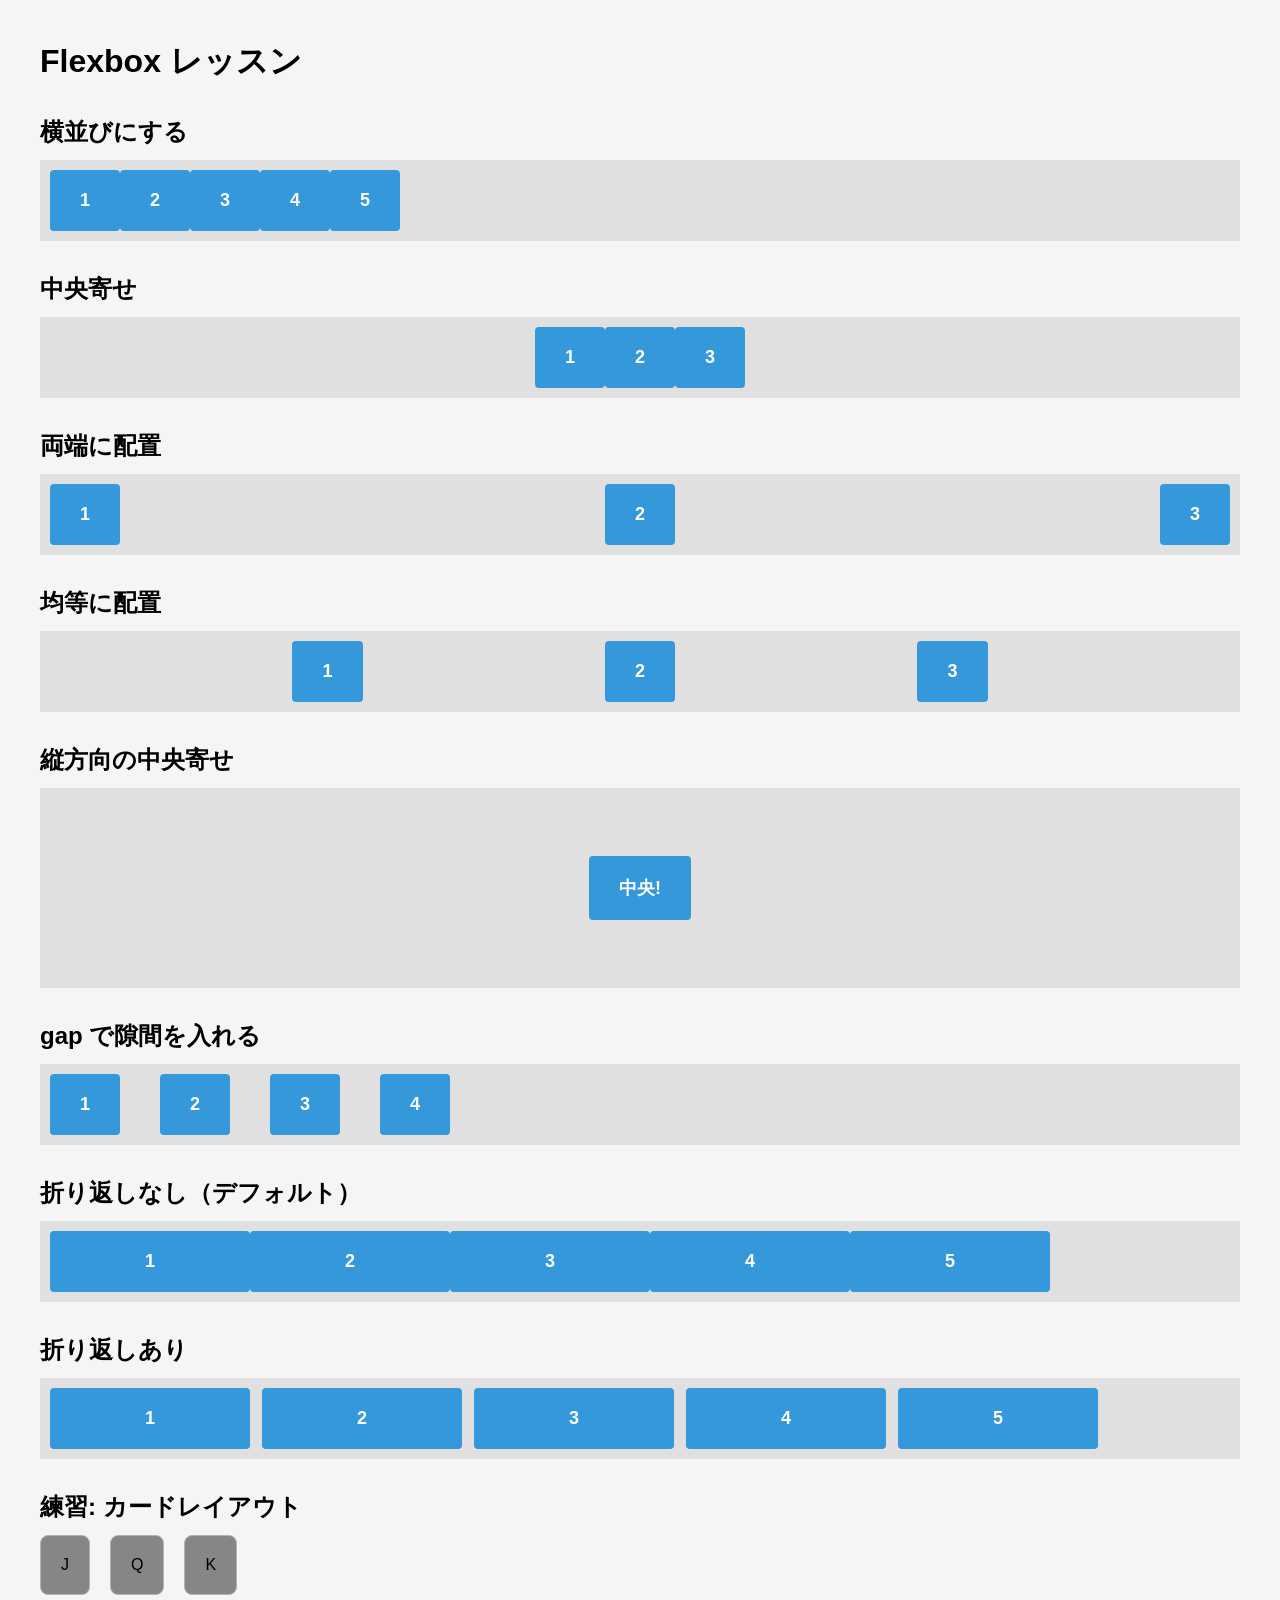
==== exercises/lesson03/index.html @ 735a2e64 "Lesson3課題" ====
<!doctype html>
<html lang="ja">
  <head>
    <meta charset="UTF-8" />
    <meta name="viewport" content="width=device-width, initial-scale=1.0" />
    <title>Flexboxレッスン</title>
    <link rel="stylesheet" href="style.css" />
  </head>
  <body>
    <h1>Flexbox レッスン</h1>

    <!-- Step 1: display: flex で横並び -->
    <h2>横並びにする</h2>
    <div class="container">
      <div class="item">1</div>
      <div class="item">2</div>
      <div class="item">3</div>
      <div class="item">4</div>
      <div class="item">5</div>
    </div>

    <!-- Step 2: justify-content -->
    <h2>中央寄せ</h2>
    <div class="container jc-center">
      <div class="item">1</div>
      <div class="item">2</div>
      <div class="item">3</div>
    </div>

    <h2>両端に配置</h2>
    <div class="container jc-between">
      <div class="item">1</div>
      <div class="item">2</div>
      <div class="item">3</div>
    </div>

    <h2>均等に配置</h2>
    <div class="container jc-evenly">
      <div class="item">1</div>
      <div class="item">2</div>
      <div class="item">3</div>
    </div>

    <!-- Step 3: align-items: center -->
    <h2>縦方向の中央寄せ</h2>
    <div class="container center-both">
      <div class="item">中央!</div>
    </div>

    <!-- Step 4: gap -->
    <h2>gap で隙間を入れる</h2>
    <div class="container gap-demo">
      <div class="item">1</div>
      <div class="item">2</div>
      <div class="item">3</div>
      <div class="item">4</div>
    </div>

    <!-- Step 5: flex-wrap -->
    <h2>折り返しなし（デフォルト）</h2>
    <div class="container nowrap-demo">
      <div class="item wide">1</div>
      <div class="item wide">2</div>
      <div class="item wide">3</div>
      <div class="item wide">4</div>
      <div class="item wide">5</div>
    </div>

    <h2>折り返しあり</h2>
    <div class="container wrap-demo">
      <div class="item wide">1</div>
      <div class="item wide">2</div>
      <div class="item wide">3</div>
      <div class="item wide">4</div>
      <div class="item wide">5</div>
    </div>

    <!-- 練習問題: カードを3つ横並びにしよう -->
    <h2>練習: カードレイアウト</h2>
    <div class="card-container">
      <div class="card">J</div>
      <div class="card">Q</div>
      <div class="card">K</div>
    </div>
  </body>
</html>
---- exercises/lesson03/style.css ----
/* ===== リセット・基本設定 ===== */
* {
  margin: 0;
  padding: 0;
  box-sizing: border-box;
}

body {
  padding: 40px;
  font-family: sans-serif;
  background-color: #f5f5f5;
}

h1 {
  margin-bottom: 24px;
}

h2 {
  margin-top: 32px;
  margin-bottom: 12px;
}

/* コンテナ（親要素）の見た目 */
.container {
  background-color: #e0e0e0;
  padding: 10px;
  margin-bottom: 16px;
  display: flex;
}

/* アイテム（子要素）の見た目 */
.item {
  background-color: #3498db;
  color: white;
  padding: 20px 30px;
  text-align: center;
  font-weight: bold;
  font-size: 18px;
  border-radius: 4px;
}

/* ===== Step 2: justify-content ===== */
/* ガイドに沿って .jc-center, .jc-between, .jc-evenly を書こう */
.jc-center {
  justify-content: center;
}
.jc-between {
  justify-content: space-between;
}
.jc-evenly {
  justify-content: space-evenly;
}

/* ===== Step 3: align-items: center ===== */
/* .center-both に justify-content, align-items, height を書こう */
.center-both {
  justify-content: center;
  align-items: center;
  height: 200px;
}

/* ===== Step 4: gap ===== */
/* .gap-demo に gap を追加しよう */
.gap-demo {
  gap: 40px;
}
/* ===== Step 5: flex-wrap ===== */
.item.wide {
  min-width: 200px;
}
.nowrap-demo {
  flex-wrap: nowrap;
}

/* .wrap-demo に flex-wrap と gap を書こう */
.wrap-demo {
  flex-wrap: wrap;
  gap: 12px;
}

/* ===== 練習問題: カードレイアウト ===== */
/* .card-container と .card のスタイルを自分で書いてみよう */
.card-container {
  display: flex;
  gap: 20px;
}
.card {
  background-color: rgba(43, 41, 41, 0.541);
  padding: 20px;
  border: 1px solid #afb5b2;
  border-radius: 8px;
}
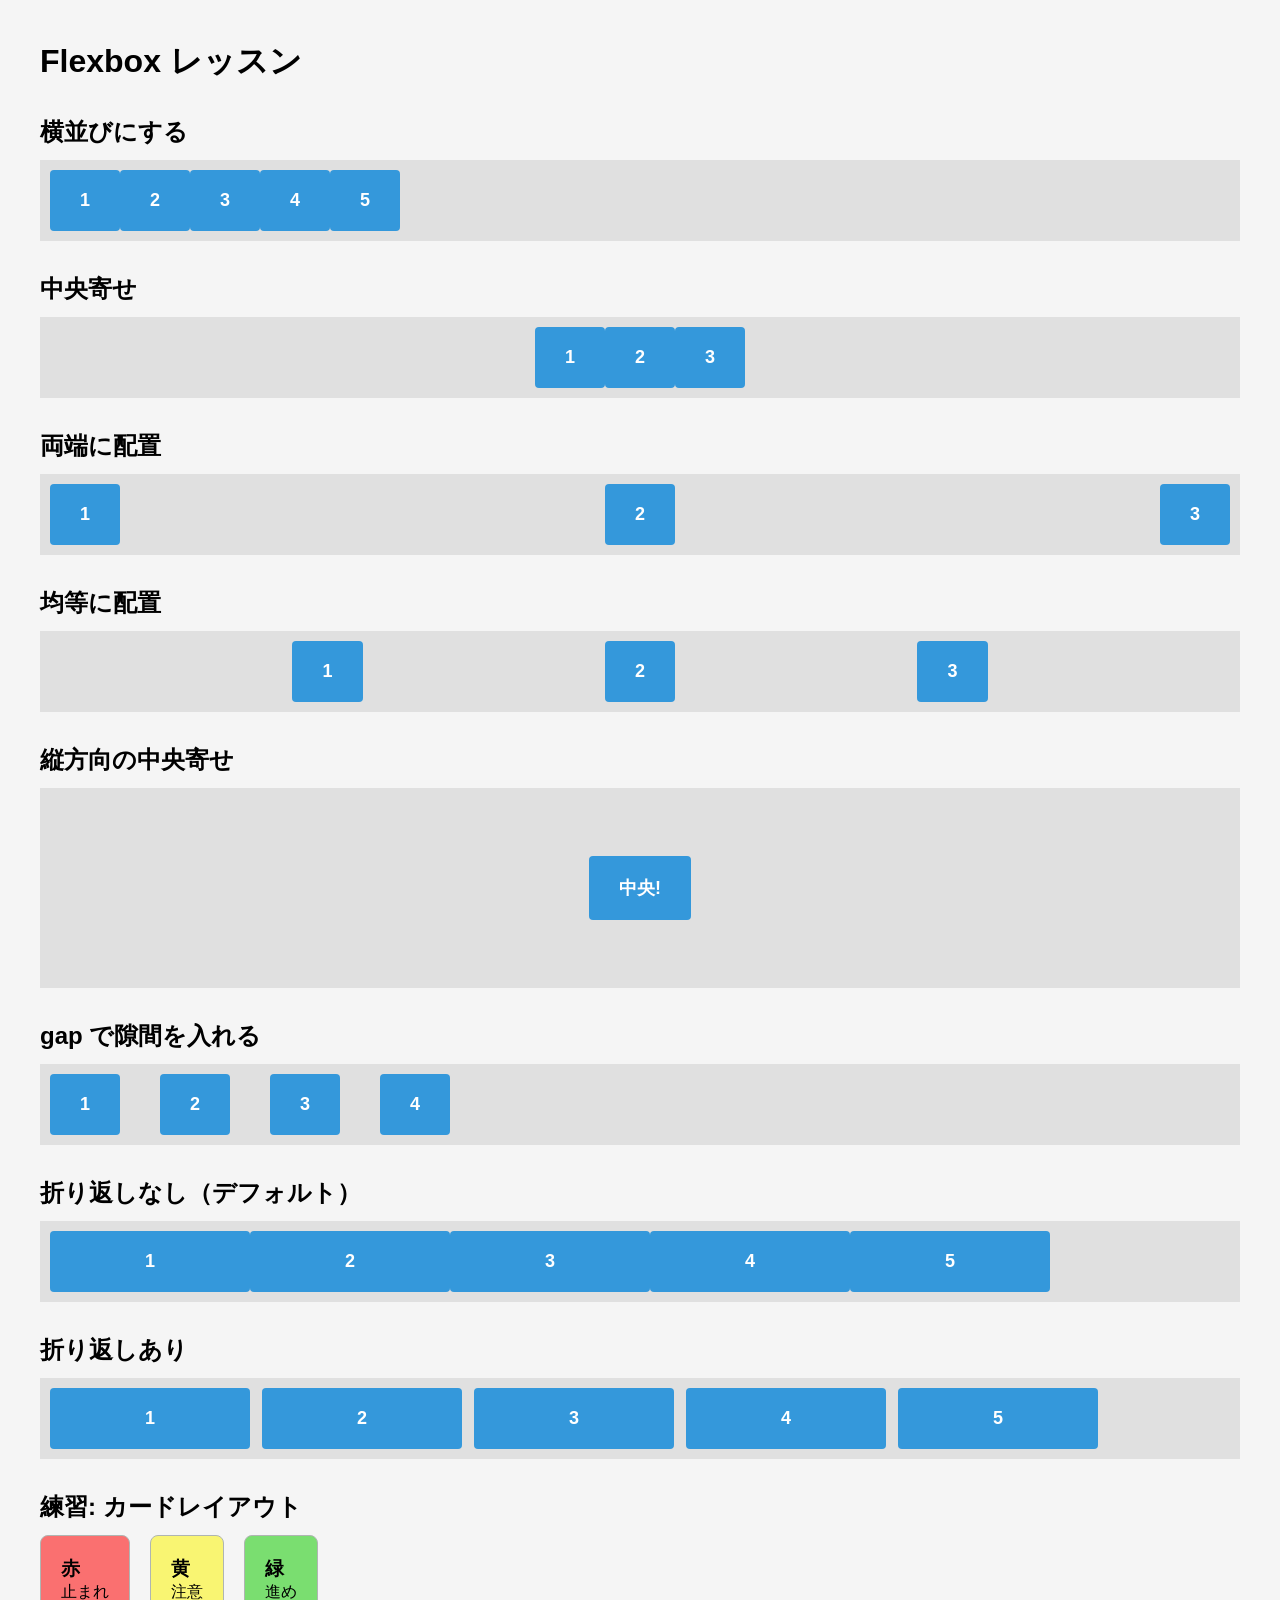
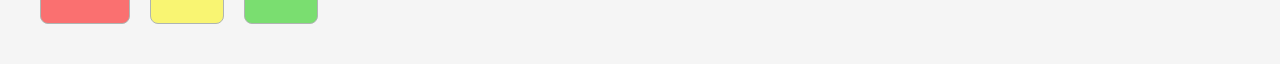
==== commit 51a0d7a5: "Lesson3課題　手直し" ====
--- a/exercises/lesson03/index.html
+++ b/exercises/lesson03/index.html
@@ -78,9 +78,18 @@
     <!-- 練習問題: カードを3つ横並びにしよう -->
     <h2>練習: カードレイアウト</h2>
     <div class="card-container">
-      <div class="card">J</div>
-      <div class="card">Q</div>
-      <div class="card">K</div>
+      <div class="card1">
+        <h3>赤</h3>
+        <p>止まれ</p>
+      </div>
+      <div class="card2">
+        <h3>黄</h3>
+        <p>注意</p>
+      </div>
+      <div class="card3">
+        <h3>緑</h3>
+        <p>進め</p>
+      </div>
     </div>
   </body>
 </html>
--- a/exercises/lesson03/style.css
+++ b/exercises/lesson03/style.css
@@ -84,9 +84,21 @@
   display: flex;
   gap: 20px;
 }
-.card {
-  background-color: rgba(43, 41, 41, 0.541);
+.card1 {
+  background-color: rgba(255, 0, 0, 0.541);
   padding: 20px;
   border: 1px solid #afb5b2;
   border-radius: 8px;
 }
+.card2 {
+  background-color: rgba(254, 246, 4, 0.541);
+  padding: 20px;
+  border: 1px solid #afb5b2;
+  border-radius: 8px;
+}
+.card3 {
+  background-color: rgba(20, 203, 0, 0.541);
+  padding: 20px;
+  border: 1px solid #afb5b2;
+  border-radius: 8px;
+}
